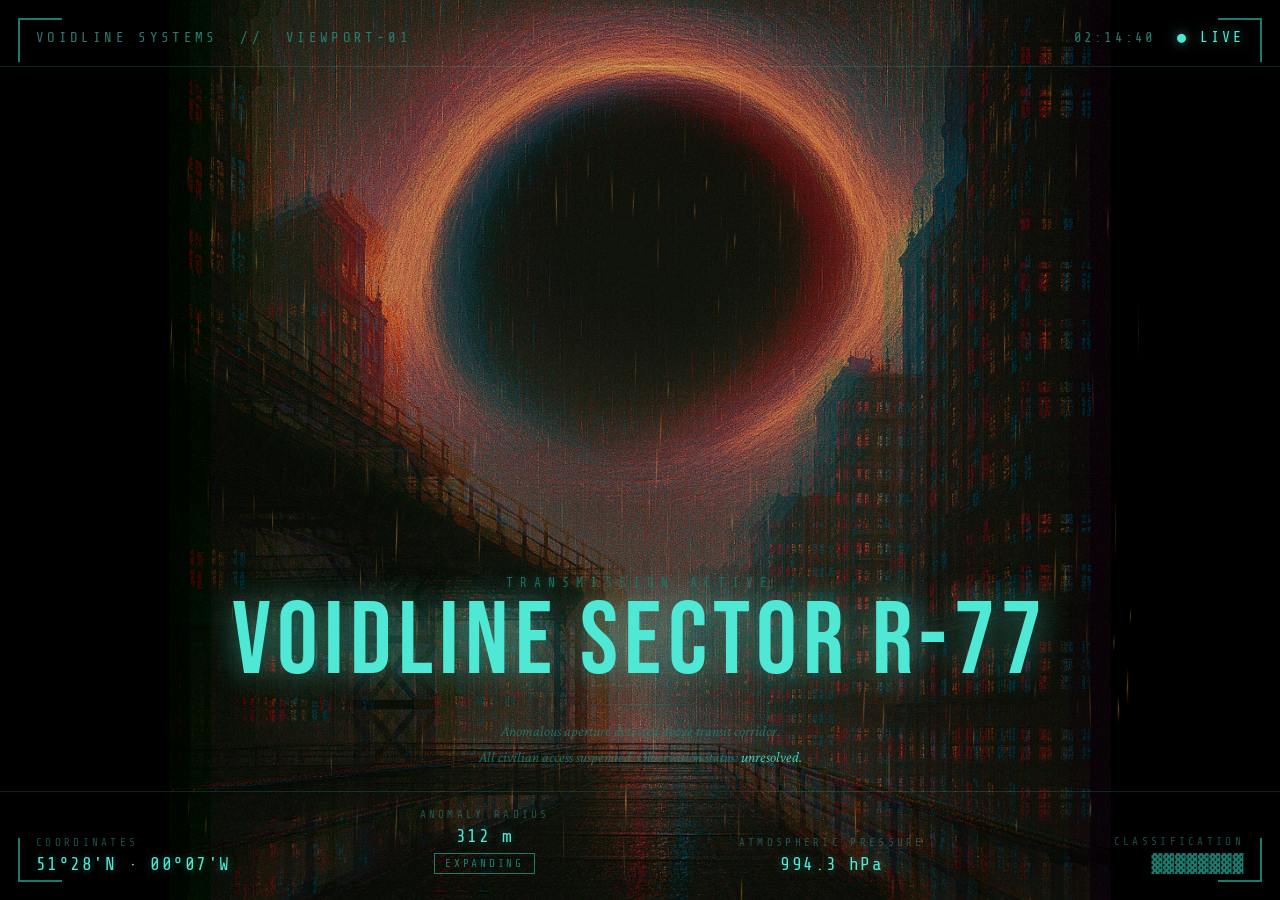
==== index.html @ 583b78b5 "feat: init voidline viewport01" ====
<!DOCTYPE html>
<html lang="en">
<head>
<meta charset="UTF-8"/>
<meta name="viewport" content="width=device-width, initial-scale=1.0"/>
<title>VOIDLINE / SECTOR R-77</title>
<link rel="preconnect" href="https://fonts.googleapis.com"/>
<link rel="preconnect" href="https://fonts.gstatic.com" crossorigin/>
<link href="https://fonts.googleapis.com/css2?family=Share+Tech+Mono&family=Bebas+Neue&family=Crimson+Pro:ital,wght@1,300&display=swap" rel="stylesheet"/>
<style>
*, *::before, *::after { box-sizing:border-box; margin:0; padding:0; }
:root {
  --cyan:    #4ee8d4;
  --cyan-d:  #1a7a6e;
  --cyan-b:  #8fffef;
  --amber:   #e07b20;
  --text:    #4ee8d4;
  --dim:     #2a7a70;
  --mono:    'Share Tech Mono', monospace;
  --display: 'Bebas Neue', sans-serif;
  --italic:  'Crimson Pro', serif;
}
html, body { width:100%; height:100%; background:#000; overflow:hidden; cursor:crosshair; }

#scene {
  position:relative; width:100%; height:100%;
  display:flex; align-items:center; justify-content:center;
}
#bg {
  display:block; width:100%; height:100%;
  object-fit:contain; object-position:center;
}
#fx { position:absolute; inset:0; pointer-events:none; }
#ui { position:absolute; inset:0; pointer-events:none; font-family:var(--mono); }

/* ── Animations ── */
@keyframes fadeUp {
  from { opacity:0; transform:translateY(14px); }
  to   { opacity:1; transform:translateY(0); }
}
@keyframes fadeIn {
  from { opacity:0; }
  to   { opacity:1; }
}
@keyframes blink  { 0%,100%{opacity:1} 50%{opacity:0.2} }
@keyframes pulse  { 0%,100%{opacity:0.9} 50%{opacity:0.4} }

/* ── Corner brackets — 2x size ── */
.corner {
  position:absolute; width:44px; height:44px;
  opacity:0; animation:fadeIn 0.5s ease forwards 0.3s;
}
.corner.tl { top:18px;    left:18px;    border-top:2px solid var(--cyan-d); border-left:2px solid var(--cyan-d); }
.corner.tr { top:18px;    right:18px;   border-top:2px solid var(--cyan-d); border-right:2px solid var(--cyan-d); }
.corner.bl { bottom:18px; left:18px;    border-bottom:2px solid var(--cyan-d); border-left:2px solid var(--cyan-d); }
.corner.br { bottom:18px; right:18px;   border-bottom:2px solid var(--cyan-d); border-right:2px solid var(--cyan-d); }

/* ── Top bar ── */
#top {
  position:absolute; top:0; left:0; right:0;
  padding:28px 36px 20px;
  display:flex; justify-content:space-between; align-items:center;
  font-size:14px; letter-spacing:0.24em; text-transform:uppercase;
  color:var(--dim);
  border-bottom:1px solid rgba(78,232,212,0.15);
  opacity:0; animation:fadeUp 0.8s ease forwards 0.5s;
}
#top .r { display:flex; gap:22px; align-items:center; }
.live {
  color:var(--cyan);
  font-size:15px;
  letter-spacing:0.2em;
  animation:blink 2.4s ease-in-out infinite;
  text-shadow: 0 0 12px rgba(78,232,212,0.6);
}
#clock { letter-spacing:0.15em; color:var(--dim); }

/* ── Title block — above the data bar, grounded at bottom ── */
#title {
  position:absolute;
  bottom:130px;              /* sits just above the bottom bar */
  left:0; right:0;
  display:flex;
  flex-direction:column;
  align-items:center;
  text-align:center;
  opacity:0; animation:fadeUp 1.1s ease forwards 1.2s;
}
#title .t-eyebrow {
  font-family:var(--mono);
  font-size:13px;
  letter-spacing:0.55em;
  color:var(--cyan-d);
  margin-bottom:6px;
  opacity:0.85;
  text-shadow: 0 0 8px rgba(78,232,212,0.3);
}
#title .t-name {
  font-family:var(--display);
  font-size:clamp(52px, 8vw, 110px);
  line-height:0.92;
  color:var(--cyan);
  letter-spacing:0.06em;
  text-shadow:
    0 0 30px rgba(78,232,212,0.5),
    0 0 80px rgba(78,232,212,0.15);
}
#title .t-divider {
  width:120px; height:1px;
  background:linear-gradient(to right, transparent, var(--cyan-d), transparent);
  margin:14px auto;
  opacity:0.55;
}
#title .t-desc {
  font-family:var(--italic);
  font-style:italic;
  font-weight:300;
  font-size:15px;
  line-height:1.7;
  color:var(--dim);
  max-width:360px;
  opacity:0.9;
}
#title .t-desc em {
  color:var(--cyan);
  font-style:italic;
  text-shadow: 0 0 8px rgba(78,232,212,0.4);
}

/* ── Bottom bar ── */
#bottom {
  position:absolute; bottom:0; left:0; right:0;
  padding:16px 36px 26px;
  display:flex; justify-content:space-between; align-items:flex-end;
  border-top:1px solid rgba(78,232,212,0.15);
  opacity:0; animation:fadeUp 0.8s ease forwards 2.0s;
}
.dc   { display:flex; flex-direction:column; gap:5px; }
.dc.c { align-items:center; }
.dc.r { align-items:flex-end; }
.dl {
  font-size:11px; letter-spacing:0.3em;
  text-transform:uppercase; color:var(--dim); opacity:0.65;
}
.dv {
  font-size:18px; letter-spacing:0.08em;
  color:var(--cyan);
  text-shadow: 0 0 10px rgba(78,232,212,0.35);
}
.dv.red {
  color:var(--cyan-d);
  letter-spacing:0.04em;
  text-shadow:none;
}
.dv.glitch { animation:gfl 7s steps(1) infinite; }
@keyframes gfl {
  0%,93%  { opacity:1; clip-path:none; color:var(--cyan); }
  94%     { opacity:0.4; clip-path:inset(25% 0 45% 0); color:var(--cyan-b); }
  95%     { opacity:1; clip-path:none; }
  96%     { opacity:0.5; clip-path:inset(55% 0 15% 0); transform:translateX(2px); }
  97%,100%{ opacity:1; clip-path:none; transform:none; color:var(--cyan); }
}
.status {
  font-size:11px; letter-spacing:0.25em; text-transform:uppercase;
  color:var(--cyan-d); border:1px solid var(--cyan-d);
  padding:3px 10px; margin-top:2px;
  animation:pulse 3s ease-in-out infinite;
}

@media(max-width:640px){
  #bottom{ flex-wrap:wrap; gap:14px; }
  .dc.r { display:none; }
  #title .t-name { font-size:13vw; }
}
</style>
</head>
<body>
<div id="scene">
  <img id="bg" src="Voidline_Sector_R-77-viewport01.png" alt="Voidline Sector R-77"/>
  <canvas id="fx"></canvas>

  <div id="ui">
    <div class="corner tl"></div><div class="corner tr"></div>
    <div class="corner bl"></div><div class="corner br"></div>

    <div id="top">
      <span>VOIDLINE SYSTEMS &nbsp;//&nbsp; VIEWPORT-01</span>
      <div class="r">
        <span id="clock">--:--:--</span>
        <span class="live">● LIVE</span>
      </div>
    </div>

    <div id="title">
      <div class="t-eyebrow">TRANSMISSION ACTIVE</div>
      <div class="t-name">VOIDLINE SECTOR R-77</div>
      <div class="t-divider"></div>
      <p class="t-desc">
        Anomalous aperture detected above transit corridor.<br/>
        All civilian access suspended. Observation status: <em>unresolved.</em>
      </p>
    </div>

    <div id="bottom">
      <div class="dc">
        <div class="dl">Coordinates</div>
        <div class="dv">51°28'N · 00°07'W</div>
      </div>
      <div class="dc c">
        <div class="dl">Anomaly Radius</div>
        <div class="dv" id="radius">— m</div>
        <div class="status">EXPANDING</div>
      </div>
      <div class="dc c">
        <div class="dl">Atmospheric Pressure</div>
        <div class="dv glitch">994.3 hPa</div>
      </div>
      <div class="dc r">
        <div class="dl">Classification</div>
        <div class="dv red">▓▓▓▓▓▓▓▓</div>
      </div>
    </div>
  </div>
</div>

<script>
(function(){
'use strict';
const rand    = (a,b)=>Math.random()*(b-a)+a;
const randInt = (a,b)=>Math.floor(rand(a,b));
const clamp   = (v,a,b)=>Math.max(a,Math.min(b,v));

/* Clock */
const clockEl=document.getElementById('clock');
function tick(){
  const n=new Date();
  clockEl.textContent=
    String(n.getHours()).padStart(2,'0')+':'+
    String(n.getMinutes()).padStart(2,'0')+':'+
    String(n.getSeconds()).padStart(2,'0');
}
tick(); setInterval(tick,1000);

/* Radius */
const radEl=document.getElementById('radius');
let rv=312,rd=1;
function tickR(){
  if(Math.random()<0.04) rd*=-1;
  rv+=rd*randInt(0,2);
  rv=clamp(rv,200,600);
  radEl.textContent=`${rv} m`;
}
setInterval(tickR,900);

/* Canvas */
const canvas=document.getElementById('fx');
const ctx=canvas.getContext('2d');
const img=document.getElementById('bg');

function imgRect(){
  const vw=window.innerWidth, vh=window.innerHeight;
  const iw=img.naturalWidth||vw, ih=img.naturalHeight||vh;
  const sc=Math.min(vw/iw,vh/ih);
  const dw=iw*sc, dh=ih*sc;
  return {x:(vw-dw)/2, y:(vh-dh)/2, w:dw, h:dh};
}
function resize(){ canvas.width=window.innerWidth; canvas.height=window.innerHeight; }
window.addEventListener('resize',resize); resize();

/* Rain */
const drops=[];
function mkDrop(ry){
  const r=imgRect();
  return {
    x:   r.x+rand(0,r.w),
    y:   ry ? rand(r.y,r.y+r.h) : r.y+rand(-110,-5),
    len: rand(18,65),
    spd: rand(7,22),
    op:  rand(0.12,0.42),
    w:   rand(0.6,1.4),
    ang: rand(-0.05,0.03),
  };
}
for(let i=0;i<220;i++) drops.push(mkDrop(true));

function drawRain(){
  const r=imgRect();
  for(const d of drops){
    const dx=Math.sin(d.ang)*d.len;
    const dy=Math.cos(d.ang)*d.len;
    const g=ctx.createLinearGradient(d.x,d.y,d.x+dx,d.y+dy);
    g.addColorStop(0,   'rgba(210,120,30,0)');
    g.addColorStop(0.45,`rgba(225,138,45,${d.op})`);
    g.addColorStop(0.55,`rgba(235,148,55,${d.op})`);
    g.addColorStop(1,   'rgba(190,100,20,0)');
    ctx.beginPath();
    ctx.moveTo(d.x,d.y);
    ctx.lineTo(d.x+dx,d.y+dy);
    ctx.strokeStyle=g;
    ctx.lineWidth=d.w;
    ctx.stroke();
    d.x+=Math.sin(d.ang)*d.spd*0.3;
    d.y+=Math.cos(d.ang)*d.spd;
    if(d.y-d.len>r.y+r.h||d.x>r.x+r.w+50||d.x<r.x-50)
      Object.assign(d,mkDrop(false));
  }
}

/* Glitch engine */
let gTimer=0, gType='none', gElapsed=0, gDur=0;
let rgbStartOff=0, rgbCurOff=0;
let slices=[];

function buildSlices(){
  const r=imgRect(); slices=[];
  const n=randInt(2,4);
  for(let i=0;i<n;i++)
    slices.push({
      y:  r.y+rand(0,r.h),
      h:  rand(2,r.h*0.06),
      dx: (Math.random()<0.5?1:-1)*rand(4,r.w*0.07),
    });
}

function startRGB(startOff,dur){
  gType=      'rgb';
  rgbStartOff= startOff;
  rgbCurOff=   startOff;
  gDur=        dur;
  gElapsed=    0;
}

function triggerGlitch(){
  if(Math.random()<0.42){
    startRGB(rand(12,22), rand(1.8,3.2));
  } else {
    gType='slice'; gDur=rand(1.5,2.8); gElapsed=0; buildSlices();
    if(Math.random()<0.3)
      setTimeout(()=>startRGB(rand(6,14),rand(0.5,1.0)), gDur*1000+30);
  }
}

function drawGlitch(){
  if(!img.naturalWidth) return;
  const r=imgRect();
  if(gType==='rgb'){
    if(rgbCurOff<0.4) return;
    ctx.save();
    ctx.globalCompositeOperation='screen'; ctx.globalAlpha=0.22;
    ctx.filter='saturate(10) hue-rotate(0deg) brightness(1.4)';
    ctx.drawImage(img, r.x-rgbCurOff, r.y, r.w, r.h);
    ctx.filter='saturate(10) hue-rotate(200deg) brightness(1.4)';
    ctx.drawImage(img, r.x+rgbCurOff, r.y, r.w, r.h);
    ctx.filter='none'; ctx.restore();
  } else if(gType==='slice'){
    ctx.save();
    for(const s of slices){
      ctx.save();
      ctx.beginPath(); ctx.rect(r.x,s.y,r.w,s.h); ctx.clip();
      ctx.drawImage(img, r.x+s.dx, r.y, r.w, r.h);
      ctx.restore();
    }
    ctx.restore();
  }
}

/* Boot */
let booting=true;
const BOOT_DUR=2.6, BOOT_OFF=24;
gType='rgb'; rgbCurOff=BOOT_OFF; gElapsed=0;

let last=0;
function loop(ts){
  const dt=Math.min((ts-last)/1000,0.05); last=ts;
  ctx.clearRect(0,0,canvas.width,canvas.height);
  drawRain();

  if(booting){
    gElapsed+=dt;
    const t=Math.min(gElapsed/BOOT_DUR,1);
    rgbCurOff=BOOT_OFF*(1-t*t);
    drawGlitch();
    if(gElapsed>=BOOT_DUR){
      booting=false; gType='none'; gTimer=rand(6,12);
    }
  } else {
    if(gType==='none'){
      gTimer-=dt;
      if(gTimer<=0) triggerGlitch();
    } else {
      gElapsed+=dt; gDur-=dt;
      if(gType==='rgb'){
        const t=Math.min(gElapsed/(gElapsed+Math.max(gDur,0)),1);
        rgbCurOff=rgbStartOff*(1-t*t);
      }
      drawGlitch();
      if(gType==='slice'&&Math.random()<0.08) buildSlices();
      if(gDur<=0){ gType='none'; gTimer=rand(6,12); }
    }
  }
  requestAnimationFrame(loop);
}

function start(){ requestAnimationFrame(loop); }
if(img.complete&&img.naturalWidth) start();
else img.addEventListener('load',start);

})();
</script>
</body>
</html>
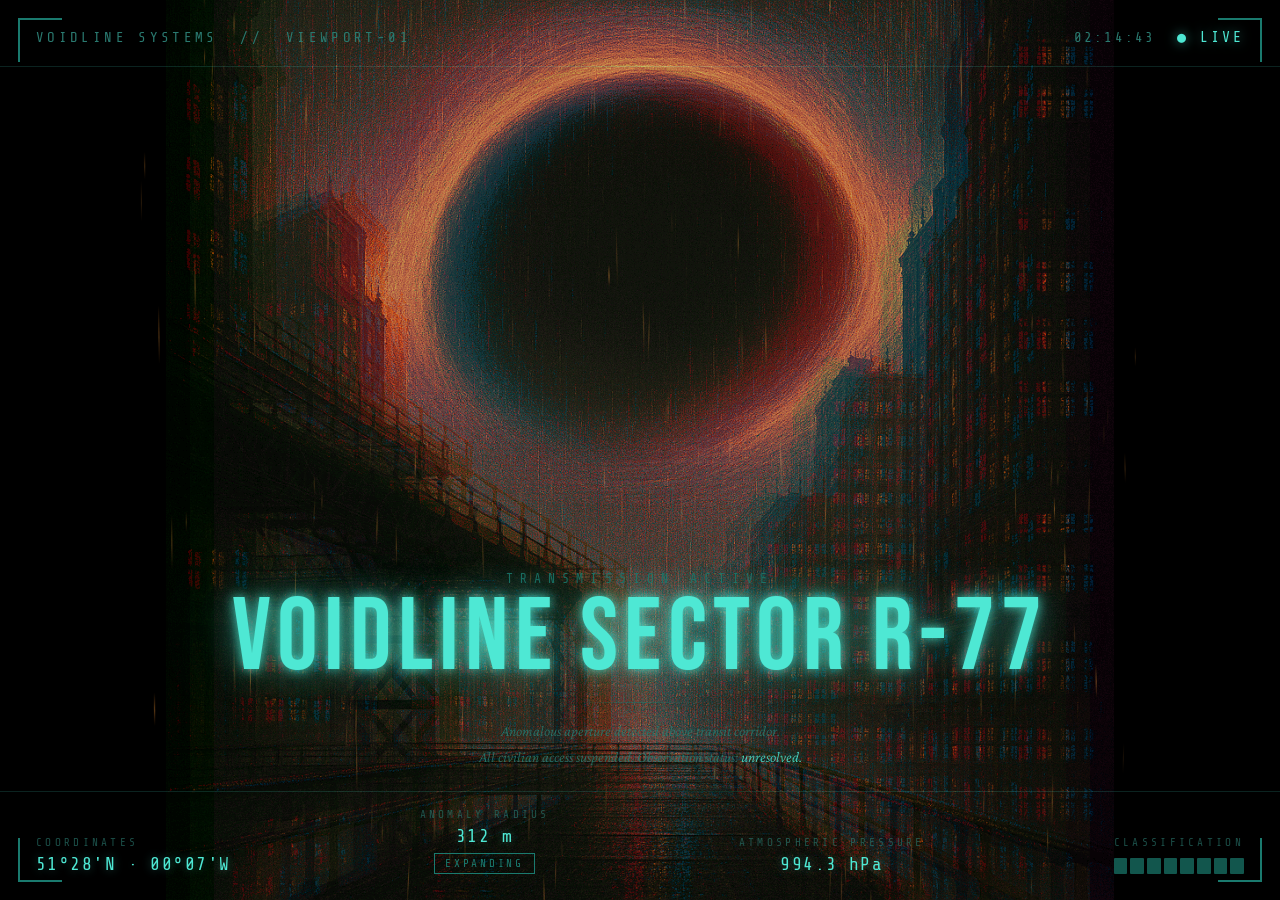
==== commit 3f86e15e: "feat: finalized v1 landing page with 1 image and added visual glitch functionality, added readme" ====
--- a/index.html
+++ b/index.html
@@ -13,7 +13,6 @@
   --cyan:    #4ee8d4;
   --cyan-d:  #1a7a6e;
   --cyan-b:  #8fffef;
-  --amber:   #e07b20;
   --text:    #4ee8d4;
   --dim:     #2a7a70;
   --mono:    'Share Tech Mono', monospace;
@@ -45,7 +44,9 @@
 @keyframes blink  { 0%,100%{opacity:1} 50%{opacity:0.2} }
 @keyframes pulse  { 0%,100%{opacity:0.9} 50%{opacity:0.4} }
 
-/* ── Corner brackets — 2x size ── */
+
+
+/* ── Corner brackets ── */
 .corner {
   position:absolute; width:44px; height:44px;
   opacity:0; animation:fadeIn 0.5s ease forwards 0.3s;
@@ -67,34 +68,28 @@
 }
 #top .r { display:flex; gap:22px; align-items:center; }
 .live {
-  color:var(--cyan);
-  font-size:15px;
-  letter-spacing:0.2em;
+  color:var(--cyan); font-size:15px; letter-spacing:0.2em;
   animation:blink 2.4s ease-in-out infinite;
   text-shadow: 0 0 12px rgba(78,232,212,0.6);
 }
 #clock { letter-spacing:0.15em; color:var(--dim); }
 
-/* ── Title block — above the data bar, grounded at bottom ── */
+/* ── Title block ── */
 #title {
   position:absolute;
-  bottom:130px;              /* sits just above the bottom bar */
+  bottom:130px;
   left:0; right:0;
-  display:flex;
-  flex-direction:column;
-  align-items:center;
-  text-align:center;
+  display:flex; flex-direction:column; align-items:center; text-align:center;
   opacity:0; animation:fadeUp 1.1s ease forwards 1.2s;
 }
 #title .t-eyebrow {
   font-family:var(--mono);
-  font-size:13px;
-  letter-spacing:0.55em;
-  color:var(--cyan-d);
-  margin-bottom:6px;
-  opacity:0.85;
+  font-size:13px; letter-spacing:0.55em;
+  color:var(--cyan-d); margin-bottom:6px; opacity:0.85;
   text-shadow: 0 0 8px rgba(78,232,212,0.3);
 }
+
+/* Dilapidated title — SVG turbulence filter erodes the letterforms */
 #title .t-name {
   font-family:var(--display);
   font-size:clamp(52px, 8vw, 110px);
@@ -102,28 +97,24 @@
   color:var(--cyan);
   letter-spacing:0.06em;
   text-shadow:
-    0 0 30px rgba(78,232,212,0.5),
-    0 0 80px rgba(78,232,212,0.15);
-}
+    0 0 12px rgba(78,232,212,0.9),
+    0 0 35px rgba(78,232,212,0.55),
+    0 0 80px rgba(78,232,212,0.25),
+    0 0 140px rgba(78,232,212,0.1);
+}
+
 #title .t-divider {
   width:120px; height:1px;
   background:linear-gradient(to right, transparent, var(--cyan-d), transparent);
-  margin:14px auto;
-  opacity:0.55;
+  margin:16px auto; opacity:0.55;
 }
 #title .t-desc {
-  font-family:var(--italic);
-  font-style:italic;
-  font-weight:300;
-  font-size:15px;
-  line-height:1.7;
-  color:var(--dim);
-  max-width:360px;
-  opacity:0.9;
+  font-family:var(--italic); font-style:italic; font-weight:300;
+  font-size:15px; line-height:1.7;
+  color:var(--dim); max-width:360px; opacity:0.9;
 }
 #title .t-desc em {
-  color:var(--cyan);
-  font-style:italic;
+  color:var(--cyan); font-style:italic;
   text-shadow: 0 0 8px rgba(78,232,212,0.4);
 }
 
@@ -147,11 +138,6 @@
   color:var(--cyan);
   text-shadow: 0 0 10px rgba(78,232,212,0.35);
 }
-.dv.red {
-  color:var(--cyan-d);
-  letter-spacing:0.04em;
-  text-shadow:none;
-}
 .dv.glitch { animation:gfl 7s steps(1) infinite; }
 @keyframes gfl {
   0%,93%  { opacity:1; clip-path:none; color:var(--cyan); }
@@ -167,14 +153,80 @@
   animation:pulse 3s ease-in-out infinite;
 }
 
-@media(max-width:640px){
-  #bottom{ flex-wrap:wrap; gap:14px; }
-  .dc.r { display:none; }
-  #title .t-name { font-size:13vw; }
+/* Classification bars */
+.class-bars {
+  display:flex;
+  align-items:flex-end;
+  gap:3px;
+  width:100%;
+  height:16px;      /* fixed — bars never push the layout */
+  margin-top:4px;
+}
+.class-bars span {
+  flex:1;
+  height:100%;      /* JS overrides height on dip bars */
+  background:var(--cyan-d);
+  border-radius:1px;
+  opacity:0.7;
+  transition: height 0.4s ease-in;   /* snap down quickly, no auto-restore smooth */
+}
+
+@media(max-width:705px){
+  /* Top bar — hide label, keep clock + LIVE right-aligned */
+  #top { justify-content:flex-end; padding:16px 20px 12px; }
+  #top > span:first-child { display:none; }
+  #top .r { gap:14px; }
+  .live { font-size:13px; }
+  #clock { font-size:12px; }
+
+  /* Corner brackets — pushed inward enough to clear text in all corners */
+  .corner { width:28px; height:28px; }
+  .corner.tl { top:8px;    left:8px;   }
+  .corner.tr { top:8px;    right:8px;  } /* LIVE sits inside the bar, no overlap */
+  .corner.bl { bottom:8px; left:8px;   }
+  .corner.br { bottom:8px; right:8px;  }
+
+  /* Title — anchored above bottom bar, same as desktop logic */
+  #title {
+    bottom: 130px;
+    top: auto;
+    transform: none;
+    padding: 0 16px;
+  }
+  #title .t-name {
+    font-size: clamp(38px, 13vw, 72px);
+    max-width: 3.5em;
+    word-break: break-word;
+    line-height: 0.95;
+  }
+  #title .t-eyebrow { font-size:10px; letter-spacing:0.35em; }
+  #title .t-desc { font-size:13px; max-width:90vw; }
+  #title .t-divider { width:80px; margin:10px auto; }
+
+  /* Bottom bar — 2x2 grid */
+  #bottom {
+    display: grid;
+    grid-template-columns: 1fr 1fr;
+    grid-template-rows: auto auto;
+    gap: 14px 10px;
+    padding: 14px 20px 18px;
+    align-items: start;
+  }
+  #bottom .dc:nth-child(1) { align-items:flex-start !important; }
+  #bottom .dc:nth-child(2) { align-items:flex-end   !important; }
+  #bottom .dc:nth-child(3) { align-items:flex-start !important; }
+  #bottom .dc:nth-child(4) { align-items:flex-end   !important; }
+  #bottom .dc.c { align-items:inherit; }
+  #bottom .dc.r { align-items:flex-end; }
+
+  .dl { font-size:9px; letter-spacing:0.2em; }
+  .dv { font-size:14px; }
+  .status { font-size:9px; padding:2px 7px; }
 }
 </style>
 </head>
 <body>
+
 <div id="scene">
   <img id="bg" src="Voidline_Sector_R-77-viewport01.png" alt="Voidline Sector R-77"/>
   <canvas id="fx"></canvas>
@@ -217,7 +269,10 @@
       </div>
       <div class="dc r">
         <div class="dl">Classification</div>
-        <div class="dv red">▓▓▓▓▓▓▓▓</div>
+        <div class="class-bars">
+          <span></span><span></span><span></span><span></span>
+          <span></span><span></span><span></span><span></span>
+        </div>
       </div>
     </div>
   </div>
@@ -296,9 +351,7 @@
     ctx.beginPath();
     ctx.moveTo(d.x,d.y);
     ctx.lineTo(d.x+dx,d.y+dy);
-    ctx.strokeStyle=g;
-    ctx.lineWidth=d.w;
-    ctx.stroke();
+    ctx.strokeStyle=g; ctx.lineWidth=d.w; ctx.stroke();
     d.x+=Math.sin(d.ang)*d.spd*0.3;
     d.y+=Math.cos(d.ang)*d.spd;
     if(d.y-d.len>r.y+r.h||d.x>r.x+r.w+50||d.x<r.x-50)
@@ -307,9 +360,9 @@
 }
 
 /* Glitch engine */
-let gTimer=0, gType='none', gElapsed=0, gDur=0;
+let gTimer=0, gType='none', gElapsed=0, gDur=0, gTotalDur=0;
 let rgbStartOff=0, rgbCurOff=0;
-let slices=[];
+let slices=[], scanBlocks=[];
 
 function buildSlices(){
   const r=imgRect(); slices=[];
@@ -322,21 +375,43 @@
     });
 }
 
-function startRGB(startOff,dur){
-  gType=      'rgb';
-  rgbStartOff= startOff;
-  rgbCurOff=   startOff;
-  gDur=        dur;
-  gElapsed=    0;
+/* Both boot and recurring RGB use identical easing:
+   t = elapsed / totalDur  →  ease-in t² curve */
+function startRGB(startOff, dur){
+  gType=       'rgb';
+  rgbStartOff=  startOff;
+  rgbCurOff=    startOff;
+  gDur=         dur;
+  gTotalDur=    dur;   // fixed denominator — same as boot
+  gElapsed=     0;
+}
+
+function buildScanBlocks(){
+  // 1–3 small dark rectangles, short-lived, random positions within image
+  const r=imgRect(); scanBlocks=[];
+  const n=randInt(1,4);
+  for(let i=0;i<n;i++){
+    const bh=rand(r.h*0.04, r.h*0.11);  // 4–11% of image height
+    const bw=rand(r.w*0.2,  r.w*0.55);  // 20–55% of image width
+    scanBlocks.push({
+      x: r.x + rand(0, r.w-bw),
+      y: r.y + rand(0, r.h-bh),
+      w: bw, h: bh,
+    });
+  }
 }
 
 function triggerGlitch(){
-  if(Math.random()<0.42){
-    startRGB(rand(12,22), rand(1.8,3.2));
+  const roll = Math.random();
+  if(roll < 0.38){
+    // Horizontal slice dropout
+    gType='slice'; gDur=rand(1.5,2.8); gTotalDur=gDur; gElapsed=0; buildSlices();
+  } else if(roll < 0.75){
+    // Scanline flicker blocks — rare, short (1s)
+    gType='scan'; gDur=1.0; gTotalDur=1.0; gElapsed=0; buildScanBlocks();
   } else {
-    gType='slice'; gDur=rand(1.5,2.8); gElapsed=0; buildSlices();
-    if(Math.random()<0.3)
-      setTimeout(()=>startRGB(rand(6,14),rand(0.5,1.0)), gDur*1000+30);
+    // RGB convergence
+    startRGB(rand(12,22), rand(2.0,3.2));
   }
 }
 
@@ -357,17 +432,32 @@
     for(const s of slices){
       ctx.save();
       ctx.beginPath(); ctx.rect(r.x,s.y,r.w,s.h); ctx.clip();
-      ctx.drawImage(img, r.x+s.dx, r.y, r.w, r.h);
+      ctx.drawImage(img,r.x+s.dx,r.y,r.w,r.h);
       ctx.restore();
     }
     ctx.restore();
-  }
-}
-
-/* Boot */
+  } else if(gType==='scan'){
+    // Flicker: alternate dark/slightly-visible each frame for a jittery feel
+    const flicker = Math.random() < 0.5;
+    ctx.save();
+    ctx.globalAlpha = flicker ? 0.82 : 0.55;
+    for(const b of scanBlocks){
+      ctx.fillStyle='rgba(0,0,0,1)';
+      ctx.fillRect(b.x, b.y, b.w, b.h);
+      // cyan scanline stripes across the block
+      ctx.fillStyle='rgba(78,232,212,0.28)';
+      for(let sy=b.y; sy<b.y+b.h; sy+=3){
+        ctx.fillRect(b.x, sy, b.w, 1);
+      }
+    }
+    ctx.restore();
+  }
+}
+
+/* Boot sequence */
 let booting=true;
 const BOOT_DUR=2.6, BOOT_OFF=24;
-gType='rgb'; rgbCurOff=BOOT_OFF; gElapsed=0;
+gType='rgb'; rgbCurOff=BOOT_OFF; gElapsed=0; gTotalDur=BOOT_DUR;
 
 let last=0;
 function loop(ts){
@@ -390,7 +480,8 @@
     } else {
       gElapsed+=dt; gDur-=dt;
       if(gType==='rgb'){
-        const t=Math.min(gElapsed/(gElapsed+Math.max(gDur,0)),1);
+        // identical formula to boot: t = elapsed / totalDur
+        const t=Math.min(gElapsed/gTotalDur,1);
         rgbCurOff=rgbStartOff*(1-t*t);
       }
       drawGlitch();
@@ -405,6 +496,40 @@
 if(img.complete&&img.naturalWidth) start();
 else img.addEventListener('load',start);
 
+/* ── Classification bars ── */
+const barEls = Array.from(document.querySelectorAll('.class-bars span'));
+const BAR_COUNT = barEls.length; // 8
+let prevDippers = []; // track which bars are currently dipped
+
+function dipBars(){
+  // Restore previous dippers back to full height + cyan color
+  prevDippers.forEach(i=>{
+    barEls[i].style.height = '100%';
+    barEls[i].style.background = 'var(--cyan-d)';
+  });
+
+  // Pick 1–3 random bars
+  const indices = [...Array(BAR_COUNT).keys()];
+  for(let i=indices.length-1;i>0;i--){
+    const j=Math.floor(Math.random()*(i+1));
+    [indices[i],indices[j]]=[indices[j],indices[i]];
+  }
+  const dipCount = randInt(1, 4); // 1, 2, or 3
+  const dippers  = indices.slice(0, dipCount);
+  prevDippers    = dippers;
+
+  // Dip to random height 0–75%, turn deep red
+  dippers.forEach(i=>{
+    barEls[i].style.height     = `${rand(5, 75)}%`;
+    barEls[i].style.background = '#7a1a0a';   // deep red — matches window glow in image
+  });
+
+  // Next cycle in 3–5s — dipped bars stay as-is until then
+  setTimeout(dipBars, rand(3000, 5000));
+}
+
+setTimeout(dipBars, rand(3000, 5000));
+
 })();
 </script>
 </body>
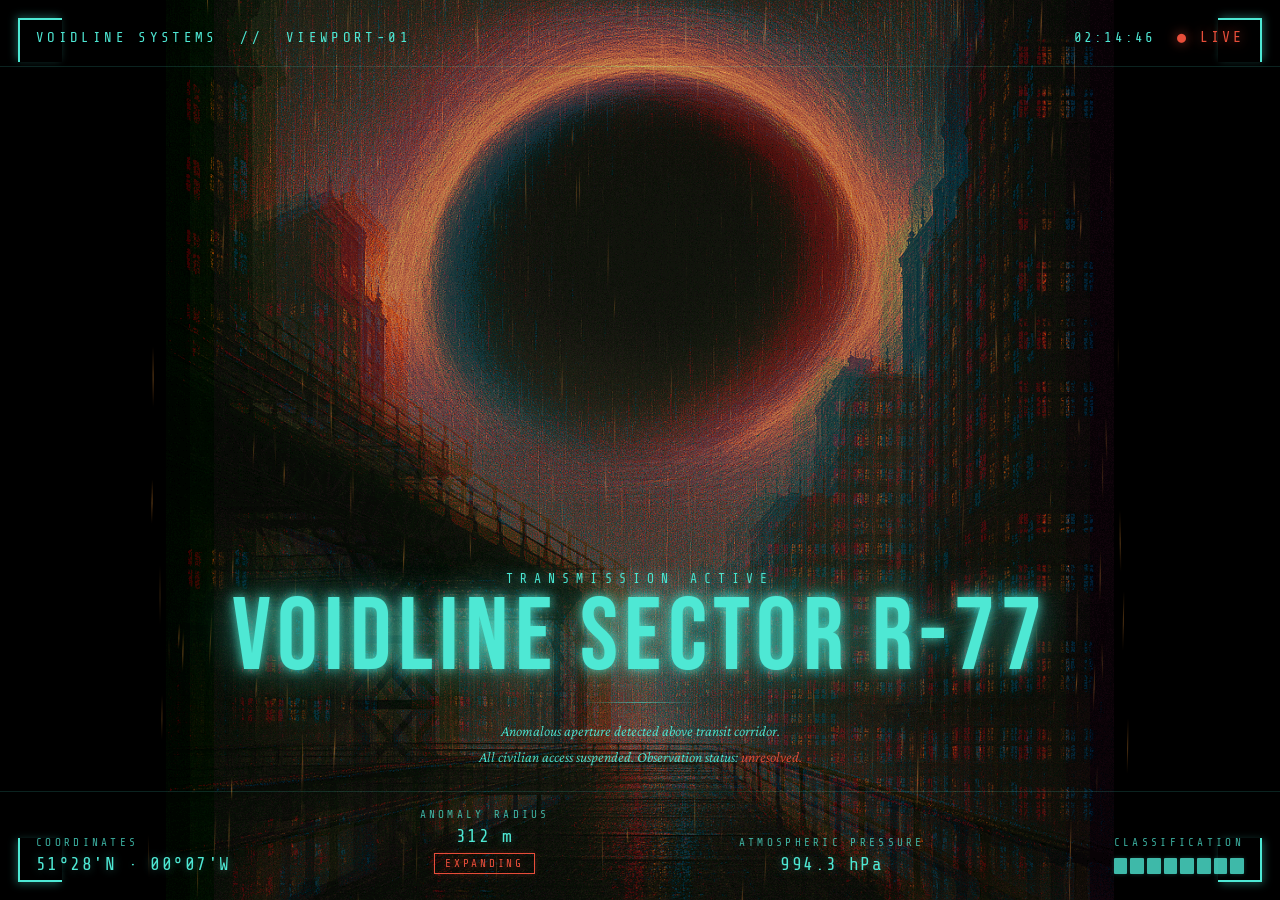
==== commit d3283e6a: "style: updated all dark cyan text to bright, added red styling to more elements, added random glitch" ====
--- a/index.html
+++ b/index.html
@@ -15,6 +15,8 @@
   --cyan-b:  #8fffef;
   --text:    #4ee8d4;
   --dim:     #2a7a70;
+  --red:     #c0392b;
+  --red-b:   #e84e3a;
   --mono:    'Share Tech Mono', monospace;
   --display: 'Bebas Neue', sans-serif;
   --italic:  'Crimson Pro', serif;
@@ -51,10 +53,10 @@
   position:absolute; width:44px; height:44px;
   opacity:0; animation:fadeIn 0.5s ease forwards 0.3s;
 }
-.corner.tl { top:18px;    left:18px;    border-top:2px solid var(--cyan-d); border-left:2px solid var(--cyan-d); }
-.corner.tr { top:18px;    right:18px;   border-top:2px solid var(--cyan-d); border-right:2px solid var(--cyan-d); }
-.corner.bl { bottom:18px; left:18px;    border-bottom:2px solid var(--cyan-d); border-left:2px solid var(--cyan-d); }
-.corner.br { bottom:18px; right:18px;   border-bottom:2px solid var(--cyan-d); border-right:2px solid var(--cyan-d); }
+.corner.tl { top:18px;    left:18px;    border-top:2px solid var(--cyan); border-left:2px solid var(--cyan); box-shadow: -2px -2px 8px rgba(78,232,212,0.3); }
+.corner.tr { top:18px;    right:18px;   border-top:2px solid var(--cyan); border-right:2px solid var(--cyan); box-shadow: 2px -2px 8px rgba(78,232,212,0.3); }
+.corner.bl { bottom:18px; left:18px;    border-bottom:2px solid var(--cyan); border-left:2px solid var(--cyan); box-shadow: -2px 2px 8px rgba(78,232,212,0.3); }
+.corner.br { bottom:18px; right:18px;   border-bottom:2px solid var(--cyan); border-right:2px solid var(--cyan); box-shadow: 2px 2px 8px rgba(78,232,212,0.3); }
 
 /* ── Top bar ── */
 #top {
@@ -62,17 +64,17 @@
   padding:28px 36px 20px;
   display:flex; justify-content:space-between; align-items:center;
   font-size:14px; letter-spacing:0.24em; text-transform:uppercase;
-  color:var(--dim);
+  color:var(--cyan);
   border-bottom:1px solid rgba(78,232,212,0.15);
   opacity:0; animation:fadeUp 0.8s ease forwards 0.5s;
 }
 #top .r { display:flex; gap:22px; align-items:center; }
 .live {
-  color:var(--cyan); font-size:15px; letter-spacing:0.2em;
+  color:var(--red-b); font-size:15px; letter-spacing:0.2em;
   animation:blink 2.4s ease-in-out infinite;
-  text-shadow: 0 0 12px rgba(78,232,212,0.6);
-}
-#clock { letter-spacing:0.15em; color:var(--dim); }
+  text-shadow: 0 0 12px rgba(232,78,58,0.7);
+}
+#clock { letter-spacing:0.15em; color:var(--cyan); }
 
 /* ── Title block ── */
 #title {
@@ -85,8 +87,8 @@
 #title .t-eyebrow {
   font-family:var(--mono);
   font-size:13px; letter-spacing:0.55em;
-  color:var(--cyan-d); margin-bottom:6px; opacity:0.85;
-  text-shadow: 0 0 8px rgba(78,232,212,0.3);
+  color:var(--cyan); margin-bottom:6px;
+  text-shadow: 0 0 8px rgba(78,232,212,0.5);
 }
 
 /* Dilapidated title — SVG turbulence filter erodes the letterforms */
@@ -105,17 +107,17 @@
 
 #title .t-divider {
   width:120px; height:1px;
-  background:linear-gradient(to right, transparent, var(--cyan-d), transparent);
+  background:linear-gradient(to right, transparent, var(--cyan), transparent);
   margin:16px auto; opacity:0.55;
 }
 #title .t-desc {
   font-family:var(--italic); font-style:italic; font-weight:300;
   font-size:15px; line-height:1.7;
-  color:var(--dim); max-width:360px; opacity:0.9;
+  color:var(--cyan); max-width:360px;
 }
 #title .t-desc em {
-  color:var(--cyan); font-style:italic;
-  text-shadow: 0 0 8px rgba(78,232,212,0.4);
+  color:var(--red-b); font-style:italic;
+  text-shadow: 0 0 10px rgba(232,78,58,0.6);
 }
 
 /* ── Bottom bar ── */
@@ -131,14 +133,13 @@
 .dc.r { align-items:flex-end; }
 .dl {
   font-size:11px; letter-spacing:0.3em;
-  text-transform:uppercase; color:var(--dim); opacity:0.65;
+  text-transform:uppercase; color:var(--cyan); opacity:0.75;
 }
 .dv {
   font-size:18px; letter-spacing:0.08em;
   color:var(--cyan);
   text-shadow: 0 0 10px rgba(78,232,212,0.35);
 }
-.dv.glitch { animation:gfl 7s steps(1) infinite; }
 @keyframes gfl {
   0%,93%  { opacity:1; clip-path:none; color:var(--cyan); }
   94%     { opacity:0.4; clip-path:inset(25% 0 45% 0); color:var(--cyan-b); }
@@ -146,11 +147,22 @@
   96%     { opacity:0.5; clip-path:inset(55% 0 15% 0); transform:translateX(2px); }
   97%,100%{ opacity:1; clip-path:none; transform:none; color:var(--cyan); }
 }
+/* Glitch is standalone — not coupled to .dv. Offsets randomized per load via JS. */
+.glitch { animation:gfl 7s steps(1) infinite; }
+.dv.red {
+  color:var(--red-b);
+  text-shadow: 0 0 10px rgba(232,78,58,0.5);
+}
 .status {
   font-size:11px; letter-spacing:0.25em; text-transform:uppercase;
-  color:var(--cyan-d); border:1px solid var(--cyan-d);
+  color:var(--cyan); border:1px solid var(--cyan);
   padding:3px 10px; margin-top:2px;
   animation:pulse 3s ease-in-out infinite;
+}
+.status.red {
+  color:var(--red-b); border-color:var(--red-b);
+  text-shadow: 0 0 8px rgba(232,78,58,0.5);
+  box-shadow: 0 0 6px rgba(232,78,58,0.2);
 }
 
 /* Classification bars */
@@ -165,10 +177,11 @@
 .class-bars span {
   flex:1;
   height:100%;      /* JS overrides height on dip bars */
-  background:var(--cyan-d);
+  background:var(--cyan);
   border-radius:1px;
-  opacity:0.7;
+  opacity:0.8;
   transition: height 0.4s ease-in;   /* snap down quickly, no auto-restore smooth */
+  box-shadow: 0 0 4px rgba(78,232,212,0.3);
 }
 
 @media(max-width:705px){
@@ -245,7 +258,7 @@
 
     <div id="title">
       <div class="t-eyebrow">TRANSMISSION ACTIVE</div>
-      <div class="t-name">VOIDLINE SECTOR R-77</div>
+      <div class="t-name glitch">VOIDLINE SECTOR R-77</div>
       <div class="t-divider"></div>
       <p class="t-desc">
         Anomalous aperture detected above transit corridor.<br/>
@@ -256,16 +269,16 @@
     <div id="bottom">
       <div class="dc">
         <div class="dl">Coordinates</div>
-        <div class="dv">51°28'N · 00°07'W</div>
+        <div class="dv glitch" id="coords">51°28'N · 00°07'W</div>
       </div>
       <div class="dc c">
         <div class="dl">Anomaly Radius</div>
         <div class="dv" id="radius">— m</div>
-        <div class="status">EXPANDING</div>
+        <div class="status red">EXPANDING</div>
       </div>
       <div class="dc c">
         <div class="dl">Atmospheric Pressure</div>
-        <div class="dv glitch">994.3 hPa</div>
+        <div class="dv glitch" id="pressure">994.3 hPa</div>
       </div>
       <div class="dc r">
         <div class="dl">Classification</div>
@@ -295,6 +308,11 @@
     String(n.getSeconds()).padStart(2,'0');
 }
 tick(); setInterval(tick,1000);
+
+/* Randomize glitch offsets so firing order varies every page load */
+['.t-name', '#coords', '#pressure'].forEach(sel => {
+  document.querySelector(sel).style.animationDelay = `-${(Math.random() * 7).toFixed(2)}s`;
+});
 
 /* Radius */
 const radEl=document.getElementById('radius');
@@ -502,10 +520,11 @@
 let prevDippers = []; // track which bars are currently dipped
 
 function dipBars(){
-  // Restore previous dippers back to full height + cyan color
+  // Restore previous dippers back to full height + bright cyan
   prevDippers.forEach(i=>{
     barEls[i].style.height = '100%';
-    barEls[i].style.background = 'var(--cyan-d)';
+    barEls[i].style.background = 'var(--cyan)';
+    barEls[i].style.boxShadow = '0 0 4px rgba(78,232,212,0.3)';
   });
 
   // Pick 1–3 random bars
@@ -518,10 +537,11 @@
   const dippers  = indices.slice(0, dipCount);
   prevDippers    = dippers;
 
-  // Dip to random height 0–75%, turn deep red
+  // Dip to random height 0–75%, turn bright red
   dippers.forEach(i=>{
     barEls[i].style.height     = `${rand(5, 75)}%`;
-    barEls[i].style.background = '#7a1a0a';   // deep red — matches window glow in image
+    barEls[i].style.background = 'var(--red-b)';
+    barEls[i].style.boxShadow  = '0 0 6px rgba(232,78,58,0.5)';
   });
 
   // Next cycle in 3–5s — dipped bars stay as-is until then
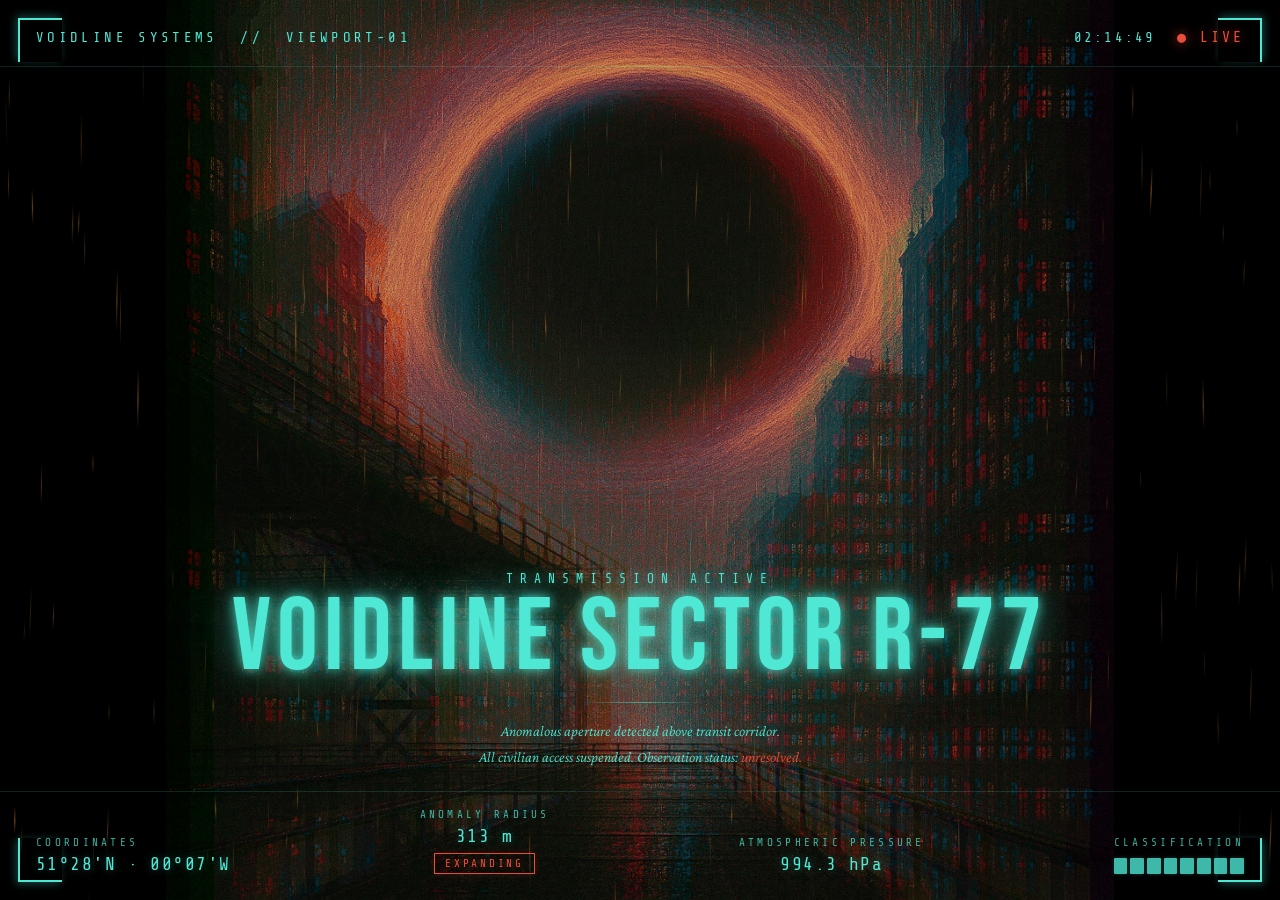
==== commit 5f3f1f81: "feat: mobile images, logic to cycle imgs, resized imgs to smaller jpgs, added full-screen rain" ====
--- a/index.html
+++ b/index.html
@@ -147,7 +147,7 @@
   96%     { opacity:0.5; clip-path:inset(55% 0 15% 0); transform:translateX(2px); }
   97%,100%{ opacity:1; clip-path:none; transform:none; color:var(--cyan); }
 }
-/* Glitch is standalone — not coupled to .dv. Offsets randomized per load via JS. */
+/* .glitch is standalone — not coupled to .dv. Offsets randomized per load via JS. */
 .glitch { animation:gfl 7s steps(1) infinite; }
 .dv.red {
   color:var(--red-b);
@@ -241,7 +241,7 @@
 <body>
 
 <div id="scene">
-  <img id="bg" src="Voidline_Sector_R-77-viewport01.png" alt="Voidline Sector R-77"/>
+  <img id="bg" src="" alt="Voidline Sector R-77"/>
   <canvas id="fx"></canvas>
 
   <div id="ui">
@@ -309,9 +309,30 @@
 }
 tick(); setInterval(tick,1000);
 
+/* ── Image pool ──
+   desktop: all three viewports, random each load
+   mobile (≤705px): portrait viewports only
+   showTitle: false = billboard image already has the name, hide .t-name
+*/
+const IMAGES = [
+  { src: 'Voidline_Sector_R-77_viewport_01.jpg', showTitle: true,  portrait: false },
+  { src: 'Voidline_Sector_R-77_viewport_02_portrait.jpg', showTitle: false, portrait: true  },
+  { src: 'Voidline_Sector_R-77_viewport_03_portrait.jpg', showTitle: false, portrait: true  },
+];
+const img      = document.getElementById('bg');
+const isMobile = window.matchMedia('(max-width:705px)').matches;
+const pool     = isMobile ? IMAGES.filter(i => i.portrait) : IMAGES;
+const chosen   = pool[Math.floor(Math.random() * pool.length)];
+
+img.src = chosen.src;
+if (!chosen.showTitle) {
+  document.querySelector('#title .t-name').style.display = 'none';
+}
+
 /* Randomize glitch offsets so firing order varies every page load */
 ['.t-name', '#coords', '#pressure'].forEach(sel => {
-  document.querySelector(sel).style.animationDelay = `-${(Math.random() * 7).toFixed(2)}s`;
+  const el = document.querySelector(sel);
+  if (el) el.style.animationDelay = `-${(Math.random() * 7).toFixed(2)}s`;
 });
 
 /* Radius */
@@ -328,7 +349,6 @@
 /* Canvas */
 const canvas=document.getElementById('fx');
 const ctx=canvas.getContext('2d');
-const img=document.getElementById('bg');
 
 function imgRect(){
   const vw=window.innerWidth, vh=window.innerHeight;
@@ -340,13 +360,14 @@
 function resize(){ canvas.width=window.innerWidth; canvas.height=window.innerHeight; }
 window.addEventListener('resize',resize); resize();
 
-/* Rain */
+/* Rain — spans full canvas, same amber drops everywhere.
+   Drops are seeded across the whole viewport so bars get identical coverage. */
 const drops=[];
 function mkDrop(ry){
-  const r=imgRect();
+  const vw=canvas.width, vh=canvas.height;
   return {
-    x:   r.x+rand(0,r.w),
-    y:   ry ? rand(r.y,r.y+r.h) : r.y+rand(-110,-5),
+    x:   rand(0, vw),
+    y:   ry ? rand(0, vh) : rand(-110, -5),
     len: rand(18,65),
     spd: rand(7,22),
     op:  rand(0.12,0.42),
@@ -357,7 +378,7 @@
 for(let i=0;i<220;i++) drops.push(mkDrop(true));
 
 function drawRain(){
-  const r=imgRect();
+  const vw=canvas.width, vh=canvas.height;
   for(const d of drops){
     const dx=Math.sin(d.ang)*d.len;
     const dy=Math.cos(d.ang)*d.len;
@@ -372,7 +393,7 @@
     ctx.strokeStyle=g; ctx.lineWidth=d.w; ctx.stroke();
     d.x+=Math.sin(d.ang)*d.spd*0.3;
     d.y+=Math.cos(d.ang)*d.spd;
-    if(d.y-d.len>r.y+r.h||d.x>r.x+r.w+50||d.x<r.x-50)
+    if(d.y-d.len>vh || d.x>vw+50 || d.x<-50)
       Object.assign(d,mkDrop(false));
   }
 }
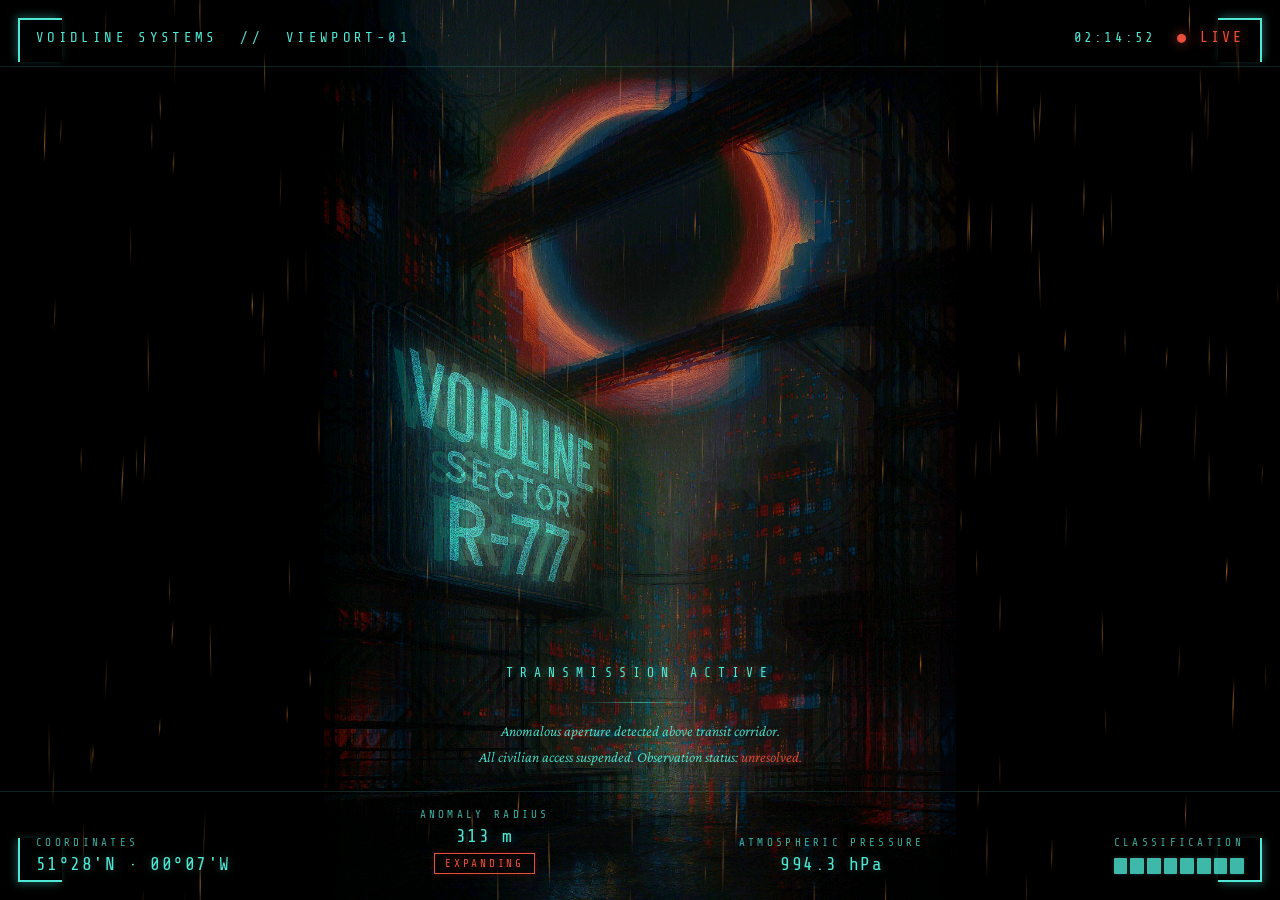
==== commit d4eadadc: "fix: increase rain brightness" ====
--- a/index.html
+++ b/index.html
@@ -370,7 +370,7 @@
     y:   ry ? rand(0, vh) : rand(-110, -5),
     len: rand(18,65),
     spd: rand(7,22),
-    op:  rand(0.12,0.42),
+    op:  rand(0.2,0.6),
     w:   rand(0.6,1.4),
     ang: rand(-0.05,0.03),
   };
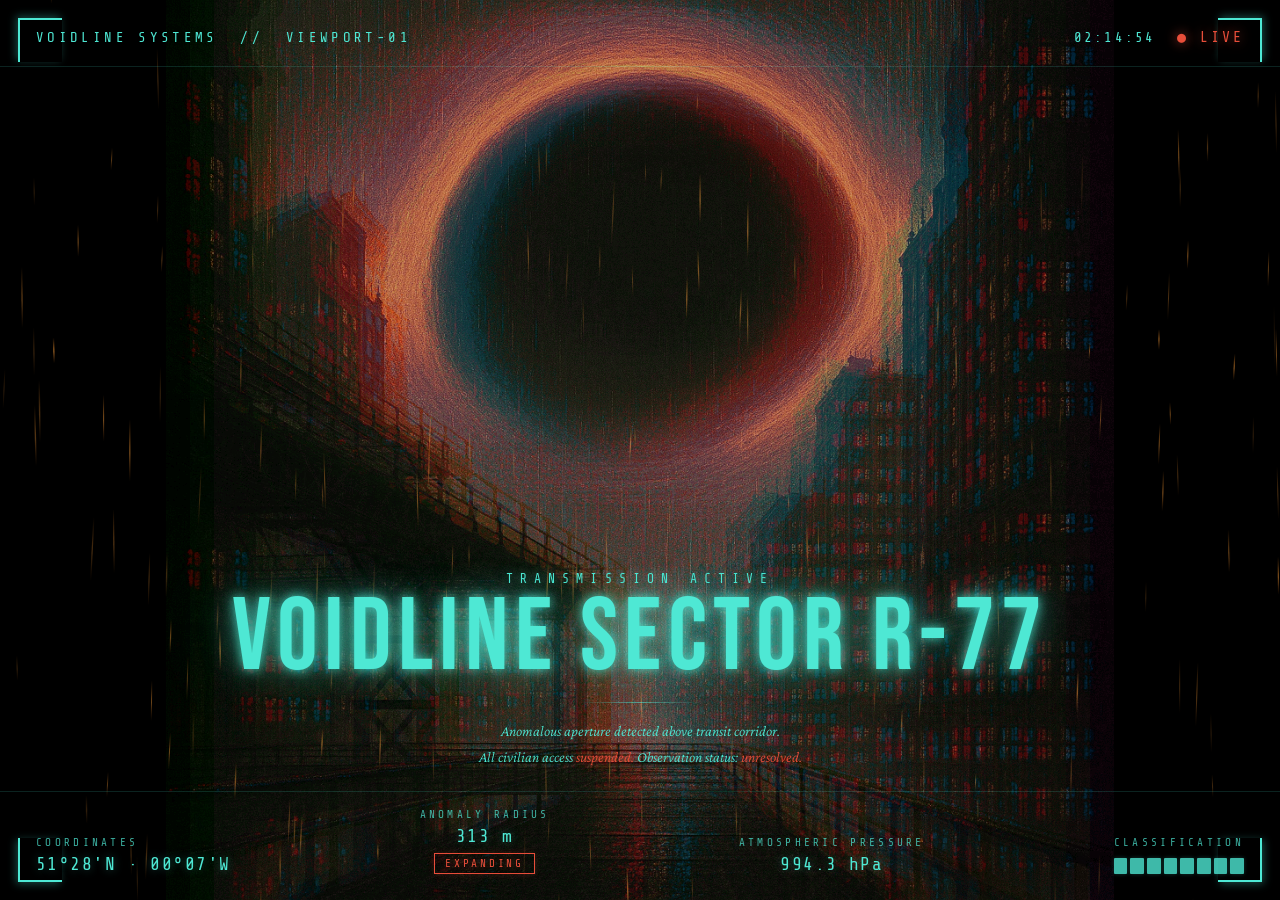
==== commit 8e8024d1: "fix: 'suspended' highlight" ====
--- a/index.html
+++ b/index.html
@@ -262,7 +262,7 @@
       <div class="t-divider"></div>
       <p class="t-desc">
         Anomalous aperture detected above transit corridor.<br/>
-        All civilian access suspended. Observation status: <em>unresolved.</em>
+        All civilian access <em>suspended.</em> Observation status: <em>unresolved.</em>
       </p>
     </div>
 
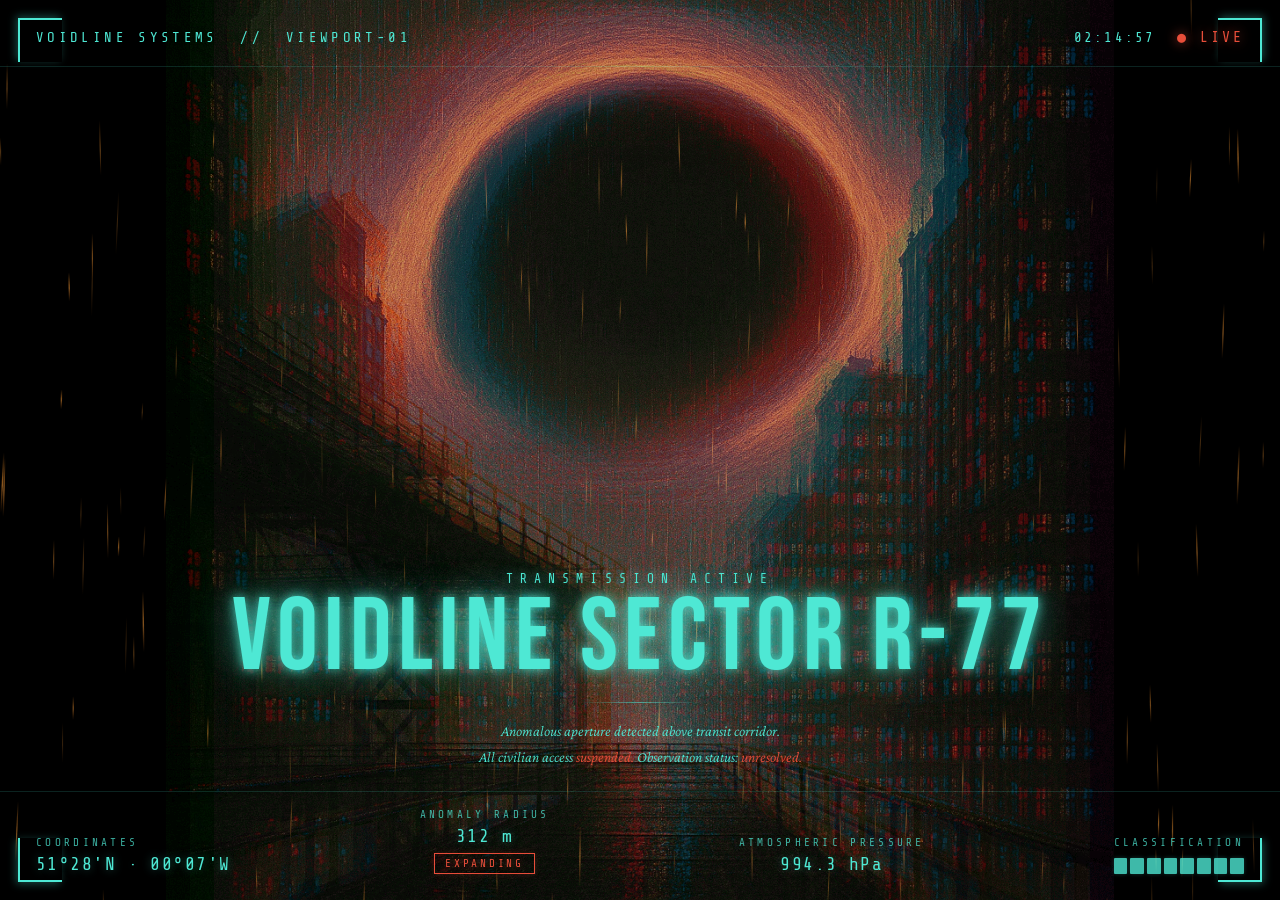
==== commit 9c1f25dc: "feat: pause rain on blur, gradual glitchy slowdown on focus loss" ====
--- a/index.html
+++ b/index.html
@@ -499,8 +499,24 @@
 gType='rgb'; rgbCurOff=BOOT_OFF; gElapsed=0; gTotalDur=BOOT_DUR;
 
 let last=0;
+let animId=null;
+let timeScale=1.0, targetScale=1.0;
+
 function loop(ts){
-  const dt=Math.min((ts-last)/1000,0.05); last=ts;
+  animId=requestAnimationFrame(loop);
+  const rawDt=Math.min((ts-last)/1000,0.05); last=ts;
+
+  // Slow lerp — stays in perceptible range longer (~5s fade at 60fps)
+  timeScale+=(targetScale-timeScale)*0.015;
+  const dt=rawDt*timeScale;
+
+  // Frame-skip — as timeScale falls, randomly bail before redrawing.
+  // Combines with the slow lerp: long silky deceleration into stutter-freeze.
+  if(targetScale===0 && Math.random()>timeScale){
+    if(timeScale<0.005){ cancelAnimationFrame(animId); animId=null; }
+    return;
+  }
+
   ctx.clearRect(0,0,canvas.width,canvas.height);
   drawRain();
 
@@ -519,7 +535,6 @@
     } else {
       gElapsed+=dt; gDur-=dt;
       if(gType==='rgb'){
-        // identical formula to boot: t = elapsed / totalDur
         const t=Math.min(gElapsed/gTotalDur,1);
         rgbCurOff=rgbStartOff*(1-t*t);
       }
@@ -528,12 +543,26 @@
       if(gDur<=0){ gType='none'; gTimer=rand(6,12); }
     }
   }
-  requestAnimationFrame(loop);
-}
-
-function start(){ requestAnimationFrame(loop); }
+
+}
+
+function slowDown(){ targetScale=0; }
+function speedUp(){
+  targetScale=1;
+  if(!animId){ last=performance.now(); animId=requestAnimationFrame(loop); }
+}
+
+function start(){ if(!animId){ last=performance.now(); animId=requestAnimationFrame(loop); } }
 if(img.complete&&img.naturalWidth) start();
 else img.addEventListener('load',start);
+
+// Tab switch (same browser window)
+document.addEventListener('visibilitychange',()=>{
+  document.hidden ? slowDown() : speedUp();
+});
+// App focus (switching to/from another application, address bar, devtools, etc.)
+window.addEventListener('blur',  slowDown);
+window.addEventListener('focus', speedUp);
 
 /* ── Classification bars ── */
 const barEls = Array.from(document.querySelectorAll('.class-bars span'));
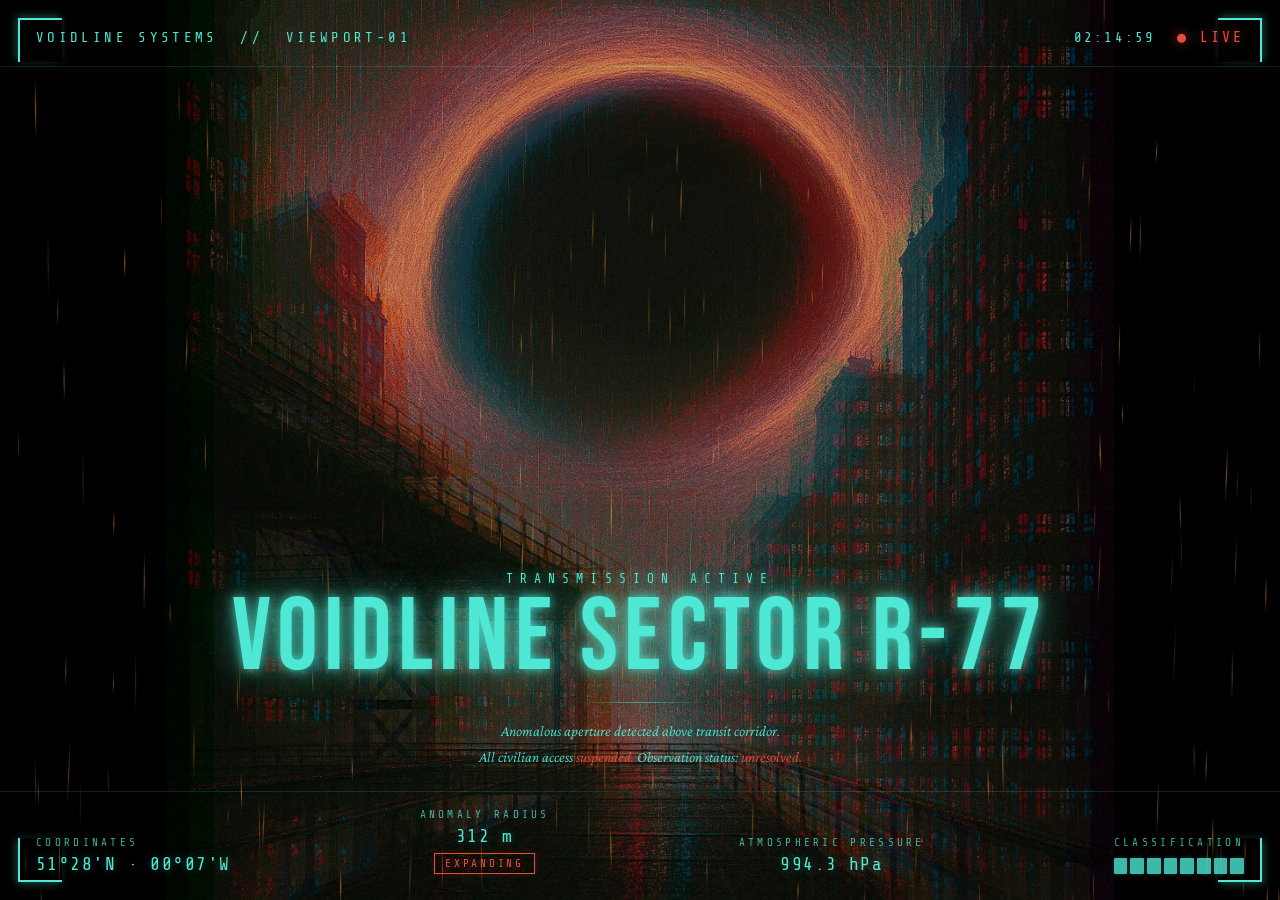
==== commit 3983fd22: "fix: serve the fonts from this site instead of Google Fonts Share Tech Mono, Bebas Neue and Crimson " ====
--- a/index.html
+++ b/index.html
@@ -4,10 +4,28 @@
 <meta charset="UTF-8"/>
 <meta name="viewport" content="width=device-width, initial-scale=1.0"/>
 <title>VOIDLINE / SECTOR R-77</title>
-<link rel="preconnect" href="https://fonts.googleapis.com"/>
-<link rel="preconnect" href="https://fonts.gstatic.com" crossorigin/>
-<link href="https://fonts.googleapis.com/css2?family=Share+Tech+Mono&family=Bebas+Neue&family=Crimson+Pro:ital,wght@1,300&display=swap" rel="stylesheet"/>
 <style>
+/* ── Fonts ──
+   Served from this site, never from a font service: opening the page
+   contacts nobody else. These are the exact files Google Fonts served
+   (same bytes, from the fontsource 5.3.0 packages) with the same latin
+   unicode-range, so nothing looks different. Licences in fonts/. */
+@font-face {
+  font-family:'Share Tech Mono'; font-style:normal; font-weight:400; font-display:swap;
+  src:url(fonts/share-tech-mono-latin-400-normal.woff2) format('woff2');
+  unicode-range:U+0000-00FF,U+0131,U+0152-0153,U+02BB-02BC,U+02C6,U+02DA,U+02DC,U+0304,U+0308,U+0329,U+2000-206F,U+20AC,U+2122,U+2191,U+2193,U+2212,U+2215,U+FEFF,U+FFFD;
+}
+@font-face {
+  font-family:'Bebas Neue'; font-style:normal; font-weight:400; font-display:swap;
+  src:url(fonts/bebas-neue-latin-400-normal.woff2) format('woff2');
+  unicode-range:U+0000-00FF,U+0131,U+0152-0153,U+02BB-02BC,U+02C6,U+02DA,U+02DC,U+0304,U+0308,U+0329,U+2000-206F,U+20AC,U+2122,U+2191,U+2193,U+2212,U+2215,U+FEFF,U+FFFD;
+}
+@font-face {
+  font-family:'Crimson Pro'; font-style:italic; font-weight:300; font-display:swap;
+  src:url(fonts/crimson-pro-latin-300-italic.woff2) format('woff2');
+  unicode-range:U+0000-00FF,U+0131,U+0152-0153,U+02BB-02BC,U+02C6,U+02DA,U+02DC,U+0304,U+0308,U+0329,U+2000-206F,U+20AC,U+2122,U+2191,U+2193,U+2212,U+2215,U+FEFF,U+FFFD;
+}
+
 *, *::before, *::after { box-sizing:border-box; margin:0; padding:0; }
 :root {
   --cyan:    #4ee8d4;
